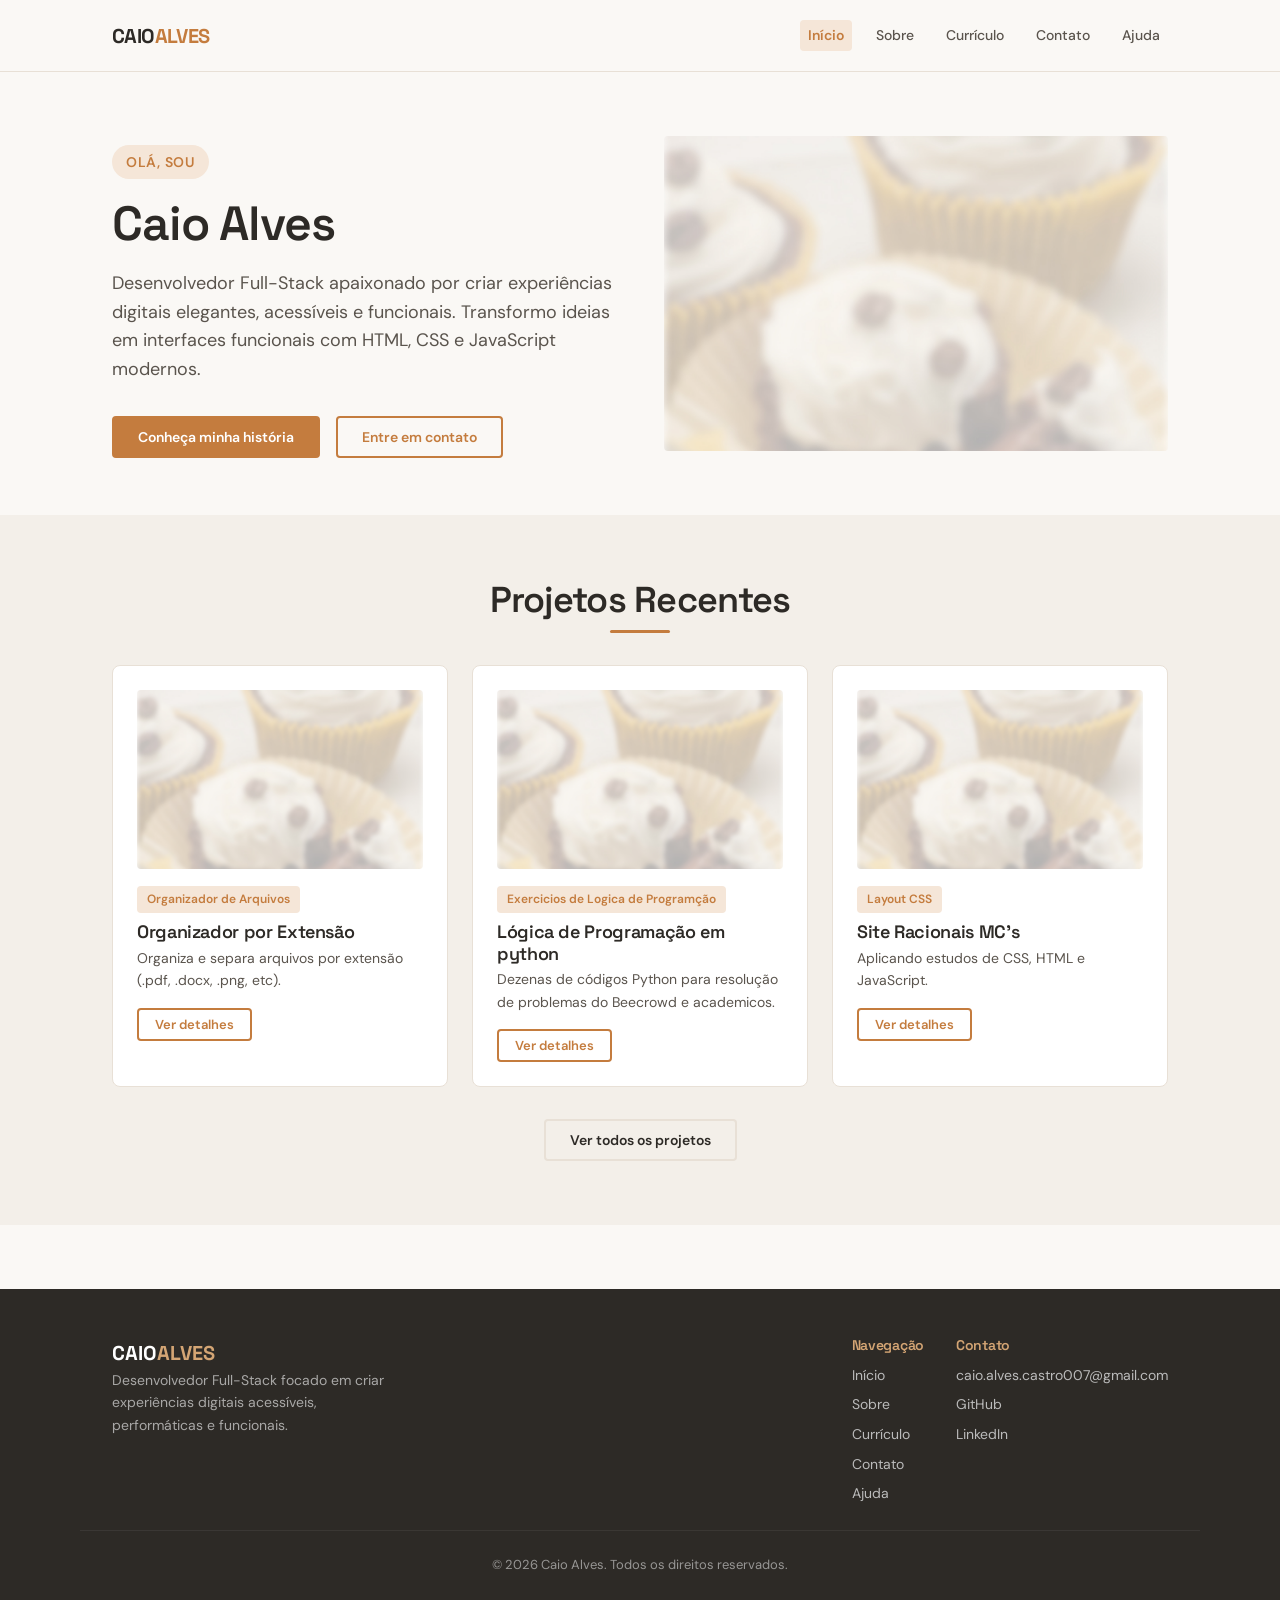
==== index.html @ 5abb661f "primeiro commit" ====
<!DOCTYPE html>
<html lang="pt-BR">
<head>
    <meta charset="UTF-8">
    <meta name="viewport" content="width=device-width, initial-scale=1.0">
    <meta name="description" content="Portfólio pessoal de Caio Alves - Desenvolvedor Web">
    <title>Caio Alves | Portfólio</title>
    <link rel="preconnect" href="https://fonts.googleapis.com">
    <link rel="preconnect" href="https://fonts.gstatic.com" crossorigin>
    <link href="https://fonts.googleapis.com/css2?family=DM+Sans:wght@400;500;600;700&family=Space+Grotesk:wght@500;600;700&family=JetBrains+Mono:wght@400;500&display=swap" rel="stylesheet">
    <link rel="stylesheet" href="css/styles.css">
</head>
<body>
    <a href="#main" class="skip-link">Pular para o conteúdo principal</a>

    <header class="header" role="banner">
        <div class="header-inner">
            <a href="index.html" class="logo" aria-label="Caio Alves - Início">
                CAIO<span>ALVES</span>
            </a>

            <nav class="nav" role="navigation" aria-label="Navegação principal">
                <button class="nav-toggle" aria-expanded="false" aria-controls="nav-list" aria-label="Alternar menu">
                    <span></span><span></span><span></span>
                </button>
                <div class="nav-overlay" aria-hidden="true"></div>
                <ul class="nav-list" id="nav-list" role="list">
                    <li><a href="index.html" class="nav-link" aria-current="page">Início</a></li>
                    <li><a href="sobre.html" class="nav-link">Sobre</a></li>
                    <li><a href="curriculo.html" class="nav-link">Currículo</a></li>
                    <li><a href="contato.html" class="nav-link">Contato</a></li>
                    <li><a href="ajuda..html" class="nav-link">Ajuda</a></li>
                </ul>
            </nav>
        </div>
    </header>

    <main id="main" role="main">
        <!-- HERO -->
        <section class="section hero" aria-labelledby="hero-title">
            <div class="container hero-inner">
                <div class="hero-texto">
                    <span class="hero-greeting">Olá, sou</span>
                    <h1 id="hero-title" class="hero-title">Caio Alves</h1>
                    <p class="hero-desc">Desenvolvedor Full-Stack apaixonado por criar experiências digitais elegantes, acessíveis e funcionais. Transformo ideias em interfaces funcionais com HTML, CSS e JavaScript modernos.</p>
                    <div class="hero-actions">
                        <a href="sobre.html" class="btn btn--primario">Conheça minha história</a>
                        <a href="contato.html" class="btn btn--secundario">Entre em contato</a>
                    </div>
                </div>
                <div class="hero-img" aria-hidden="true">
                    <img src="assents/imagem_de_fundo.jpg" alt="" class="card-img">
                </div>
            </div>
        </section>

        <!-- DESTAQUES -->
       

        <!-- PROJETOS EM DESTAQUE -->
        <section class="section section--alt" aria-labelledby="projetos-title">
            <div class="container">
                <h2 id="projetos-title" class="section-title">Projetos Recentes</h2>
                <div class="destaques-grid">
                    <article class="card">
                        <img src="assents/imagem_de_fundo.jpg" alt="Preview do projeto Matriz" class="card-img">
                        <span class="card-tag">Organizador de Arquivos</span>
                        <h3 class="card-title">Organizador por Extensão</h3>
                        <p class="card-desc">Organiza e separa arquivos por extensão (.pdf, .docx, .png, etc).</p>
                        <a href="#" class="btn btn--pequeno btn--secundario">Ver detalhes</a>
                    </article>
                    <article class="card">
                        <img src="assents/imagem_de_fundo.jpg" alt="Preview do projeto Simulado" class="card-img">
                        <span class="card-tag">Exercicios de Logica de Programção</span>
                        <h3 class="card-title">Lógica de Programação em python</h3>
                        <p class="card-desc">Dezenas de códigos Python para resolução de problemas do Beecrowd e academicos.</p>
                        <a href="#" class="btn btn--pequeno btn--secundario">Ver detalhes</a>
                    </article>
                    <article class="card">
                        <img src="assents/imagem_de_fundo.jpg" alt="Preview do projeto Colunas" class="card-img">
                        <span class="card-tag">Layout CSS</span>
                        <h3 class="card-title">Site Racionais MC's</h3>
                        <p class="card-desc">Aplicando estudos de CSS, HTML e JavaScript.</p>
                        <a href="#" class="btn btn--pequeno btn--secundario">Ver detalhes</a>
                    </article>
                </div>
                <div class="text-center" style="margin-top: var(--esp-xl);">
                    <a href="sobre.html" class="btn btn--outline">Ver todos os projetos</a>
                </div>
            </div>
        </section>
    </main>

    <footer class="footer" role="contentinfo">
        <div class="container footer-inner">
            <div class="footer-brand">
                <a href="index.html" class="footer-logo">CAIO<span>ALVES</span></a>
                <p class="footer-desc">Desenvolvedor Full-Stack focado em criar experiências digitais acessíveis, performáticas e funcionais.</p>
            </div>
            <nav class="footer-links" aria-label="Links do rodapé">
                <div class="footer-col">
                    <h4>Navegação</h4>
                    <ul>
                        <li><a href="index.html">Início</a></li>
                        <li><a href="sobre.html">Sobre</a></li>
                        <li><a href="curriculo.html">Currículo</a></li>
                        <li><a href="contato.html">Contato</a></li>
                        <li><a href="ajuda..html">Ajuda</a></li>
                    </ul>
                </div>
                <div class="footer-col">
                    <h4>Contato</h4>
                    <ul>
                        <li><a href="mailto:caio.alves.castro007@gmail.com">caio.alves.castro007@gmail.com</a></li>
                        <li><a href="https://github.com/caiocastro-07" target="_blank" rel="noopener">GitHub</a></li>
                        <li><a href="https://www.linkedin.com/in/caio-alves-507b27373/" target="_blank" rel="noopener">LinkedIn</a></li>
                    </ul>
                </div>
            </nav>
        </div>
        <div class="container footer-bottom">
            <p>&copy; 2026 Caio Alves. Todos os direitos reservados.</p>
        </div>
    </footer>

    <script src="js/main.js"></script>
</body>
</html>
---- css/styles.css ----
/* ========================================
   PORTFÓLIO PESSOAL — CSS
   Cores quentes/terrosas, fontes quadradas, mobile-first
   ======================================== */

:root {
  /* Paleta terrosa quente */
  --cor-bg: #faf8f5;
  --cor-bg-alt: #f3efe9;
  --cor-texto: #2d2a26;
  --cor-texto-claro: #5a544d;
  --cor-primaria: #c47c3e;      /* terracota */
  --cor-primaria-hover: #a86632;
  --cor-primaria-clara: #f5e6d8;
  --cor-secundaria: #8b7355;    /* marrom médio */
  --cor-destaque: #d4a574;      /* areia */
  --cor-borda: #e8e0d6;
  --cor-borda-foco: #c47c3e;
  --cor-erro: #b84a3a;
  --cor-sucesso: #6a8b5a;
  --cor-sombra: rgba(45, 42, 38, 0.08);
  --cor-sombra-forte: rgba(45, 42, 38, 0.15);

  /* Tipografia quadrada/angular */
  --fonte-titulo: 'Space Grotesk', 'DM Sans', system-ui, sans-serif;
  --fonte-corpo: 'DM Sans', 'Inter', system-ui, sans-serif;
  --fonte-mono: 'JetBrains Mono', 'Fira Code', monospace;

  /* Espaçamentos (base 8px) */
  --esp-xs: 4px;
  --esp-sm: 8px;
  --esp-md: 16px;
  --esp-lg: 24px;
  --esp-xl: 32px;
  --esp-2xl: 48px;
  --esp-3xl: 64px;

  /* Bordas quadradas */
  --raio: 4px;
  --raio-lg: 8px;

  /* Transições */
  --trans-rapida: 150ms ease;
  --trans-normal: 250ms ease;

  /* Container */
  --container-max: 1120px;
  --container-pad: 24px;

  /* Header altura */
  --header-h: 64px;
}

/* ========================================
   RESET & BASE
   ======================================== */
*, *::before, *::after { box-sizing: border-box; margin: 0; padding: 0; }

html { scroll-behavior: smooth; font-size: 16px; -webkit-text-size-adjust: 100%; }

body {
  font-family: var(--fonte-corpo);
  font-size: 1rem;
  line-height: 1.6;
  color: var(--cor-texto);
  background: var(--cor-bg);
  -webkit-font-smoothing: antialiased;
  -moz-osx-font-smoothing: grayscale;
}

img { max-width: 100%; height: auto; display: block; }

a { color: var(--cor-primaria); text-decoration: none; transition: color var(--trans-rapida); }
a:hover, a:focus { color: var(--cor-primaria-hover); outline: none; }
a:focus-visible { outline: 2px solid var(--cor-borda-foco); outline-offset: 2px; border-radius: 2px; }

:focus-visible { outline: 2px solid var(--cor-borda-foco); outline-offset: 2px; }

/* Tipografia */
h1, h2, h3, h4, h5, h6 {
  font-family: var(--fonte-titulo);
  font-weight: 600;
  line-height: 1.2;
  color: var(--cor-texto);
  letter-spacing: -0.02em;
}

h1 { font-size: clamp(2rem, 5vw, 3rem); }
h2 { font-size: clamp(1.5rem, 3.5vw, 2.25rem); }
h3 { font-size: clamp(1.25rem, 2.5vw, 1.5rem); }
h4 { font-size: clamp(1.125rem, 2vw, 1.25rem); }

p { margin-bottom: var(--esp-md); }

strong, b { font-weight: 600; }

small { font-size: 0.875rem; color: var(--cor-texto-claro); }

/* Container */
.container {
  width: 100%;
  max-width: var(--container-max);
  margin: 0 auto;
  padding: 0 var(--container-pad);
}

/* Skip link (acessibilidade) */
.skip-link {
  position: absolute; top: -100%; left: 50%; transform: translateX(-50%);
  background: var(--cor-primaria); color: white; padding: var(--esp-sm) var(--esp-md);
  border-radius: var(--raio); z-index: 10000; font-weight: 500;
}
.skip-link:focus { top: var(--esp-md); }

/* ========================================
   HEADER / NAVEGAÇÃO
   ======================================== */
.header {
  position: fixed; top: 0; left: 0; right: 0;
  height: var(--header-h);
  background: rgba(250, 248, 245, 0.95);
  backdrop-filter: blur(8px);
  border-bottom: 1px solid var(--cor-borda);
  z-index: 1000;
}

.header-inner {
  display: flex; align-items: center; justify-content: space-between;
  height: 100%; max-width: var(--container-max);
  margin: 0 auto; padding: 0 var(--container-pad);
}

.logo {
  font-family: var(--fonte-titulo);
  font-size: 1.25rem;
  font-weight: 700;
  color: var(--cor-texto);
  letter-spacing: -0.03em;
  text-decoration: none;
}
.logo:hover { color: var(--cor-primaria); }

.logo span { color: var(--cor-primaria); }

.nav { display: flex; align-items: center; gap: var(--esp-lg); }

.nav-list {
  display: flex; align-items: center; gap: var(--esp-md);
  list-style: none;
}

.nav-link {
  display: block; padding: var(--esp-xs) var(--esp-sm);
  font-size: 0.875rem; font-weight: 500;
  color: var(--cor-texto-claro);
  border-radius: var(--raio);
  transition: all var(--trans-rapida);
}
.nav-link:hover, .nav-link:focus,
.nav-link[aria-current="page"] {
  color: var(--cor-primaria);
  background: var(--cor-primaria-clara);
}

.nav-link[aria-current="page"] { font-weight: 600; }

/* Mobile menu button */
.nav-toggle {
  display: none; /* mostrado no mobile via media query */
  width: 44px; height: 44px;
  background: none; border: 1px solid var(--cor-borda);
  border-radius: var(--raio);
  cursor: pointer;
  align-items: center; justify-content: center;
  gap: 5px;
  flex-direction: column;
}
.nav-toggle span {
  display: block; width: 20px; height: 2px;
  background: var(--cor-texto);
  border-radius: 2px; transition: var(--trans-normal);
}
.nav-toggle[aria-expanded="true"] span:nth-child(1) { transform: rotate(45deg) translate(5px, 5px); }
.nav-toggle[aria-expanded="true"] span:nth-child(2) { opacity: 0; }
.nav-toggle[aria-expanded="true"] span:nth-child(3) { transform: rotate(-45deg) translate(5px, -5px); }

/* ========================================
   MAIN LAYOUT
   ======================================== */
main { padding-top: var(--header-h); min-height: 100vh; }

.section { padding: var(--esp-3xl) 0; }

.section--alt { background: var(--cor-bg-alt); }

.section-title {
  text-align: center;
  margin-bottom: var(--esp-xl);
}
.section-title::after {
  content: ''; display: block; width: 60px; height: 3px;
  background: var(--cor-primaria); margin: var(--esp-sm) auto 0;
  border-radius: 2px;
}

/* ========================================
   BOTÕES
   ======================================== */
.btn {
  display: inline-flex; align-items: center; justify-content: center; gap: var(--esp-xs);
  padding: 12px 24px;
  font-family: var(--fonte-corpo);
  font-size: 0.875rem; font-weight: 600;
  line-height: 1;
  border: 2px solid transparent;
  border-radius: var(--raio);
  cursor: pointer;
  transition: all var(--trans-rapida);
  text-decoration: none;
  white-space: nowrap;
}
.btn:disabled { opacity: 0.5; cursor: not-allowed; }

.btn--primario {
  background: var(--cor-primaria); color: white; border-color: var(--cor-primaria);
}
.btn--primario:hover:not(:disabled) {
  background: var(--cor-primaria-hover); border-color: var(--cor-primaria-hover);
}

.btn--secundario {
  background: transparent; color: var(--cor-primaria); border-color: var(--cor-primaria);
}
.btn--secundario:hover:not(:disabled) {
  background: var(--cor-primaria-clara);
}

.btn--outline {
  background: transparent; color: var(--cor-texto); border-color: var(--cor-borda);
}
.btn--outline:hover:not(:disabled) {
  border-color: var(--cor-secundaria); color: var(--cor-secundaria);
}

.btn--pequeno { padding: 8px 16px; font-size: 0.8125rem; }

/* ========================================
   CARDS
   ======================================== */
.card {
  background: white; border: 1px solid var(--cor-borda);
  border-radius: var(--raio-lg);
  padding: var(--esp-lg);
  transition: box-shadow var(--trans-normal), transform var(--trans-normal), border-color var(--trans-normal);
}
.card:hover { box-shadow: 0 8px 24px var(--cor-sombra); transform: translateY(-2px); border-color: var(--cor-destaque); }

.card-img {
  width: 100%; aspect-ratio: 16/10; object-fit: cover;
  border-radius: var(--raio); margin-bottom: var(--esp-md);
  background: var(--cor-bg-alt);
}

.card-tag {
  display: inline-block; font-size: 0.75rem; font-weight: 600;
  padding: 4px 10px; border-radius: var(--raio);
  background: var(--cor-primaria-clara); color: var(--cor-primaria);
  margin-bottom: var(--esp-sm);
}

.card-title { font-size: 1.125rem; margin-bottom: var(--esp-xs); }

.card-desc { font-size: 0.875rem; color: var(--cor-texto-claro); margin-bottom: var(--esp-md); }

/* ========================================
   FORMULÁRIOS
   ======================================== */
.form-group { margin-bottom: var(--esp-lg); }

.form-label {
  display: block; font-size: 0.875rem; font-weight: 500;
  color: var(--cor-texto); margin-bottom: var(--esp-xs);
}
.form-label .required { color: var(--cor-erro); margin-left: 2px; }

.form-input, .form-textarea, .form-select {
  width: 100%; padding: 12px 14px;
  font-family: var(--fonte-corpo); font-size: 1rem;
  color: var(--cor-texto); background: white;
  border: 1px solid var(--cor-borda); border-radius: var(--raio);
  transition: border-color var(--trans-rapida), box-shadow var(--trans-rapida);
}
.form-input:focus, .form-textarea:focus, .form-select:focus {
  outline: none; border-color: var(--cor-borda-foco);
  box-shadow: 0 0 0 3px var(--cor-primaria-clara);
}
.form-input::placeholder, .form-textarea::placeholder { color: #a8a096; }
.form-input:invalid:not(:placeholder-shown), .form-textarea:invalid:not(:placeholder-shown) { border-color: var(--cor-erro); }

.form-textarea { min-height: 140px; resize: vertical; }

.form-erro {
  display: none; font-size: 0.8125rem; color: var(--cor-erro);
  margin-top: var(--esp-xs);
}
.form-input[aria-invalid="true"], .form-textarea[aria-invalid="true"] { border-color: var(--cor-erro); }
.form-input[aria-invalid="true"] + .form-erro, .form-textarea[aria-invalid="true"] + .form-erro { display: block; }

.form-sucesso {
  display: none; padding: var(--esp-md); background: #eef5ea;
  color: var(--cor-sucesso); border: 1px solid var(--cor-sucesso);
  border-radius: var(--raio); font-weight: 500; text-align: center;
}

/* ========================================
   FOOTER
   ======================================== */
.footer {
  background: var(--cor-texto); color: #ddd;
  padding: var(--esp-2xl) 0 var(--esp-lg);
  margin-top: var(--esp-3xl);
}
.footer-inner { display: flex; flex-wrap: wrap; justify-content: space-between; gap: var(--esp-lg); margin-bottom: var(--esp-lg); }
.footer-brand { max-width: 280px; }
.footer-logo { font-family: var(--fonte-titulo); font-size: 1.25rem; font-weight: 700; color: white; margin-bottom: var(--esp-sm); }
.footer-logo span { color: var(--cor-destaque); }
.footer-desc { font-size: 0.875rem; line-height: 1.6; opacity: 0.7; }
.footer-links { display: flex; gap: var(--esp-xl); }
.footer-col h4 { font-size: 0.875rem; font-weight: 600; color: var(--cor-destaque); margin-bottom: var(--esp-sm); }
.footer-col ul { list-style: none; display: flex; flex-direction: column; gap: var(--esp-xs); }
.footer-col a { font-size: 0.875rem; color: #bbb; transition: color var(--trans-rapida); }
.footer-col a:hover { color: var(--cor-destaque); }
.footer-bottom { border-top: 1px solid rgba(255,255,255,0.1); padding-top: var(--esp-lg); text-align: center; font-size: 0.8125rem; opacity: 0.6; }

/* ========================================
   HOME — HERO
   ======================================== */
.hero { padding: var(--esp-3xl) 0 var(--esp-2xl); }
.hero-inner { display: grid; grid-template-columns: 1fr; gap: var(--esp-2xl); align-items: center; }
.hero-texto { text-align: center; }
.hero-greeting { display: inline-block; font-size: 0.875rem; font-weight: 600; color: var(--cor-primaria); background: var(--cor-primaria-clara); padding: 6px 14px; border-radius: 100px; margin-bottom: var(--esp-md); letter-spacing: 0.05em; text-transform: uppercase; }
.hero-title { margin-bottom: var(--esp-md); }
.hero-desc { font-size: 1.125rem; color: var(--cor-texto-claro); max-width: 600px; margin: 0 auto var(--esp-xl); }
.hero-actions { display: flex; flex-wrap: wrap; justify-content: center; gap: var(--esp-md); }
.hero-img { display: none; /* mostrado no desktop */ }

/* Destaques */
.destaques { padding: var(--esp-2xl) 0; }
.destaques-grid { display: grid; grid-template-columns: repeat(auto-fit, minmax(260px, 1fr)); gap: var(--esp-lg); }
.destaque-card { text-align: center; padding: var(--esp-lg); }
.destaque-icon { width: 56px; height: 56px; margin: 0 auto var(--esp-md); background: var(--cor-primaria-clara); border-radius: var(--raio-lg); display: flex; align-items: center; justify-content: center; color: var(--cor-primaria); }
.destaque-icon svg { width: 28px; height: 28px; }
.destaque-title { font-size: 1.125rem; margin-bottom: var(--esp-xs); }
.destaque-desc { font-size: 0.875rem; color: var(--cor-texto-claro); }

/* Projeto em destaque */
.projeto-destaque { background: white; border: 1px solid var(--cor-borda); border-radius: var(--raio-lg); overflow: hidden; }
.projeto-destaque-img { width: 100%; aspect-ratio: 16/9; object-fit: cover; background: var(--cor-bg-alt); }
.projeto-destaque-conteudo { padding: var(--esp-lg); }

/* ========================================
   SOBRE
   ======================================== */
.sobre-grid { display: grid; grid-template-columns: 1fr; gap: var(--esp-2xl); align-items: start; }
.sobre-img { aspect-ratio: 3/4; object-fit: cover; border-radius: var(--raio-lg); background: var(--cor-bg-alt); width: 100%; max-width: 360px; margin: 0 auto; }
.sobre-texto h3 { margin-bottom: var(--esp-md); }
.sobre-lista { list-style: none; display: grid; grid-template-columns: repeat(auto-fit, minmax(200px, 1fr)); gap: var(--esp-md); margin-top: var(--esp-lg); }
.sobre-lista li { display: flex; align-items: flex-start; gap: var(--esp-sm); padding: var(--esp-md); background: white; border: 1px solid var(--cor-borda); border-radius: var(--raio); }
.sobre-lista svg { width: 22px; height: 22px; color: var(--cor-primaria); flex-shrink: 0; margin-top: 2px; }
.sobre-lista strong { display: block; margin-bottom: 2px; }
.sobre-lista span { font-size: 0.875rem; color: var(--cor-texto-claro); }

/* Skills */
.skills { margin-top: var(--esp-xl); }
.skills-title { font-size: 1rem; font-weight: 600; margin-bottom: var(--esp-md); }
.skills-grid { display: flex; flex-wrap: wrap; gap: var(--esp-sm); }
.skill-tag { padding: 8px 14px; background: var(--cor-primaria-clara); color: var(--cor-primaria); border-radius: var(--raio); font-size: 0.8125rem; font-weight: 500; }

/* ========================================
   CURRÍCULO
   ======================================== */
.curriculo-grid { display: grid; grid-template-columns: 1fr; gap: var(--esp-2xl); }
.curriculo-sec { padding-bottom: var(--esp-xl); border-bottom: 1px solid var(--cor-borda); }
.curriculo-sec:last-child { border-bottom: none; padding-bottom: 0; }
.curriculo-sec h3 { display: flex; align-items: center; gap: var(--esp-sm); margin-bottom: var(--esp-lg); }
.curriculo-sec h3::before { content: ''; width: 8px; height: 8px; background: var(--cor-primaria); border-radius: 2px; }
.curriculo-item { margin-bottom: var(--esp-lg); padding-bottom: var(--esp-lg); border-bottom: 1px dashed var(--cor-borda); }
.curriculo-item:last-child { margin-bottom: 0; padding-bottom: 0; border-bottom: none; }
.curriculo-item-header { display: flex; flex-wrap: wrap; gap: var(--esp-sm); align-items: baseline; margin-bottom: var(--esp-xs); }
.curriculo-cargo { font-size: 1.0625rem; font-weight: 600; }
.curriculo-local { color: var(--cor-primaria); font-weight: 500; }
.curriculo-periodo { font-size: 0.875rem; color: var(--cor-texto-claro); margin-left: auto; background: var(--cor-bg-alt); padding: 2px 10px; border-radius: 100px; }
.curriculo-desc { font-size: 0.9375rem; color: var(--cor-texto-claro); line-height: 1.7; }
.curriculo-desc ul { margin-top: var(--esp-sm); padding-left: var(--esp-lg); }
.curriculo-desc li { margin-bottom: var(--esp-xs); }

/* ========================================
   CONTATO
   ======================================== */
.contato-grid { display: grid; grid-template-columns: 1fr; gap: var(--esp-2xl); }
.contato-info { padding: var(--esp-lg); }
.contato-info h3 { margin-bottom: var(--esp-md); }
.contato-info p { color: var(--cor-texto-claro); margin-bottom: var(--esp-xl); }
.contato-lista { list-style: none; display: flex; flex-direction: column; gap: var(--esp-md); }
.contato-item { display: flex; align-items: flex-start; gap: var(--esp-md); padding: var(--esp-md); background: white; border: 1px solid var(--cor-borda); border-radius: var(--raio); }
.contato-icon { width: 44px; height: 44px; background: var(--cor-primaria-clara); color: var(--cor-primaria); border-radius: var(--raio); display: flex; align-items: center; justify-content: center; flex-shrink: 0; }
.contato-icon svg { width: 20px; height: 20px; }
.contato-item strong { display: block; margin-bottom: 2px; }
.contato-item a, .contato-item span { font-size: 0.9375rem; color: var(--cor-texto-claro); transition: color var(--trans-rapida); }
.contato-item a:hover { color: var(--cor-primaria); }

.contato-form { background: white; border: 1px solid var(--cor-borda); border-radius: var(--raio-lg); padding: var(--esp-xl); }
.form-row { display: grid; grid-template-columns: 1fr; gap: var(--esp-md); }
.form-submit { display: flex; justify-content: flex-end; margin-top: var(--esp-md); }

/* ========================================
   AJUDA — HEURÍSTICAS
   ======================================== */
.heuristicas { display: grid; grid-template-columns: 1fr; gap: var(--esp-lg); }
.heuristica { background: white; border: 1px solid var(--cor-borda); border-radius: var(--raio-lg); overflow: hidden; }
.heuristica-header { display: flex; align-items: center; justify-content: space-between; padding: var(--esp-md) var(--esp-lg); background: var(--cor-bg-alt); border-bottom: 1px solid var(--cor-borda); cursor: pointer; transition: background var(--trans-rapida); }
.heuristica-header:hover { background: var(--cor-primaria-clara); }
.heuristica-numero { font-family: var(--fonte-titulo); font-size: 1.5rem; font-weight: 700; color: var(--cor-primaria); width: 44px; text-align: center; }
.heuristica-titulo { flex: 1; font-weight: 600; font-size: 1.0625rem; padding-left: var(--esp-md); }
.heuristica-icone { width: 24px; height: 24px; color: var(--cor-texto-claro); transition: transform var(--trans-normal); }
.heuristica[aria-expanded="true"] .heuristica-icone { transform: rotate(180deg); }
.heuristica-conteudo { padding: var(--esp-lg); display: none; }
.heuristica[aria-expanded="true"] .heuristica-conteudo { display: block; animation: slideDown 250ms ease; }
@keyframes slideDown { from { opacity: 0; transform: translateY(-8px); } to { opacity: 1; transform: translateY(0); } }
.heuristica-local { font-size: 0.875rem; color: var(--cor-secundaria); font-weight: 500; margin-bottom: var(--esp-md); padding-bottom: var(--esp-md); border-bottom: 1px solid var(--cor-borda); }
.heuristica-desc { font-size: 0.9375rem; color: var(--cor-texto-claro); line-height: 1.7; margin-bottom: var(--esp-md); }
.heuristica-exemplo { font-size: 0.875rem; background: var(--cor-bg-alt); padding: var(--esp-md); border-radius: var(--raio); border-left: 3px solid var(--cor-primaria); }
.heuristica-exemplo strong { display: block; margin-bottom: var(--esp-xs); color: var(--cor-texto); }

/* ========================================
   UTILITÁRIOS
   ======================================== */
.text-center { text-align: center; }
.mt-0 { margin-top: 0; }
.mb-0 { margin-bottom: 0; }
.visually-hidden { position: absolute; width: 1px; height: 1px; padding: 0; margin: -1px; overflow: hidden; clip: rect(0,0,0,0); white-space: nowrap; border: 0; }

/* ========================================
   RESPONSIVO — MOBILE FIRST
   ======================================== */

/* Tablet (≥ 640px) */
@media (min-width: 640px) {
  :root { --container-pad: 32px; --header-h: 72px; }
  .hero-inner { grid-template-columns: 1fr 1fr; text-align: left; }
  .hero-texto { text-align: left; }
  .hero-actions { justify-content: flex-start; }
  .hero-img { display: block; }
  .form-row { grid-template-columns: 1fr 1fr; }
  .contato-grid { grid-template-columns: 1fr 1.2fr; }
  .sobre-grid { grid-template-columns: 360px 1fr; }
  .sobre-img { margin: 0; }
  .curriculo-grid { grid-template-columns: 1fr 1fr; }
  .curriculo-sec:nth-child(odd) { border-right: 1px solid var(--cor-borda); border-bottom: none; padding-right: var(--esp-xl); padding-bottom: 0; }
  .curriculo-sec:nth-child(even) { border-left: 1px solid var(--cor-borda); padding-left: var(--esp-xl); }
  .heuristicas { grid-template-columns: repeat(2, 1fr); }
}

/* Desktop (≥ 1024px) */
@media (min-width: 1024px) {
  .nav-toggle { display: none; }
  .nav-list { display: flex !important; }
  .heuristicas { grid-template-columns: repeat(3, 1fr); }
}

/* Mobile (< 1024px) — Menu hambúrguer */
@media (max-width: 1023px) {
  .nav-toggle { display: flex; z-index: 1001; }
  .nav { position: fixed; top: 0; right: -100%; width: 280px; max-width: 85vw; height: 100vh; background: var(--cor-bg); border-left: 1px solid var(--cor-borda); padding: calc(var(--header-h) + var(--esp-lg)) var(--esp-lg) var(--esp-lg); overflow-y: auto; transition: right var(--trans-normal); z-index: 1000; }
  .nav.aberta { right: 0; }
  .nav-list { flex-direction: column; align-items: stretch; gap: var(--esp-xs); }
  .nav-link { padding: var(--esp-sm) var(--esp-md); text-align: left; }
  .nav-overlay { display: none; position: fixed; inset: 0; background: rgba(45,42,38,0.4); z-index: 999; opacity: 0; transition: opacity var(--trans-normal); }
  .nav-overlay.visivel { display: block; opacity: 1; }
}

/* Print */
@media print {
  .header, .footer, .btn, .nav-toggle, .hero-actions, .contato-form { display: none !important; }
  main { padding-top: 0; }
  .section { page-break-inside: avoid; }
  a { color: var(--cor-texto) !important; text-decoration: underline; }
}
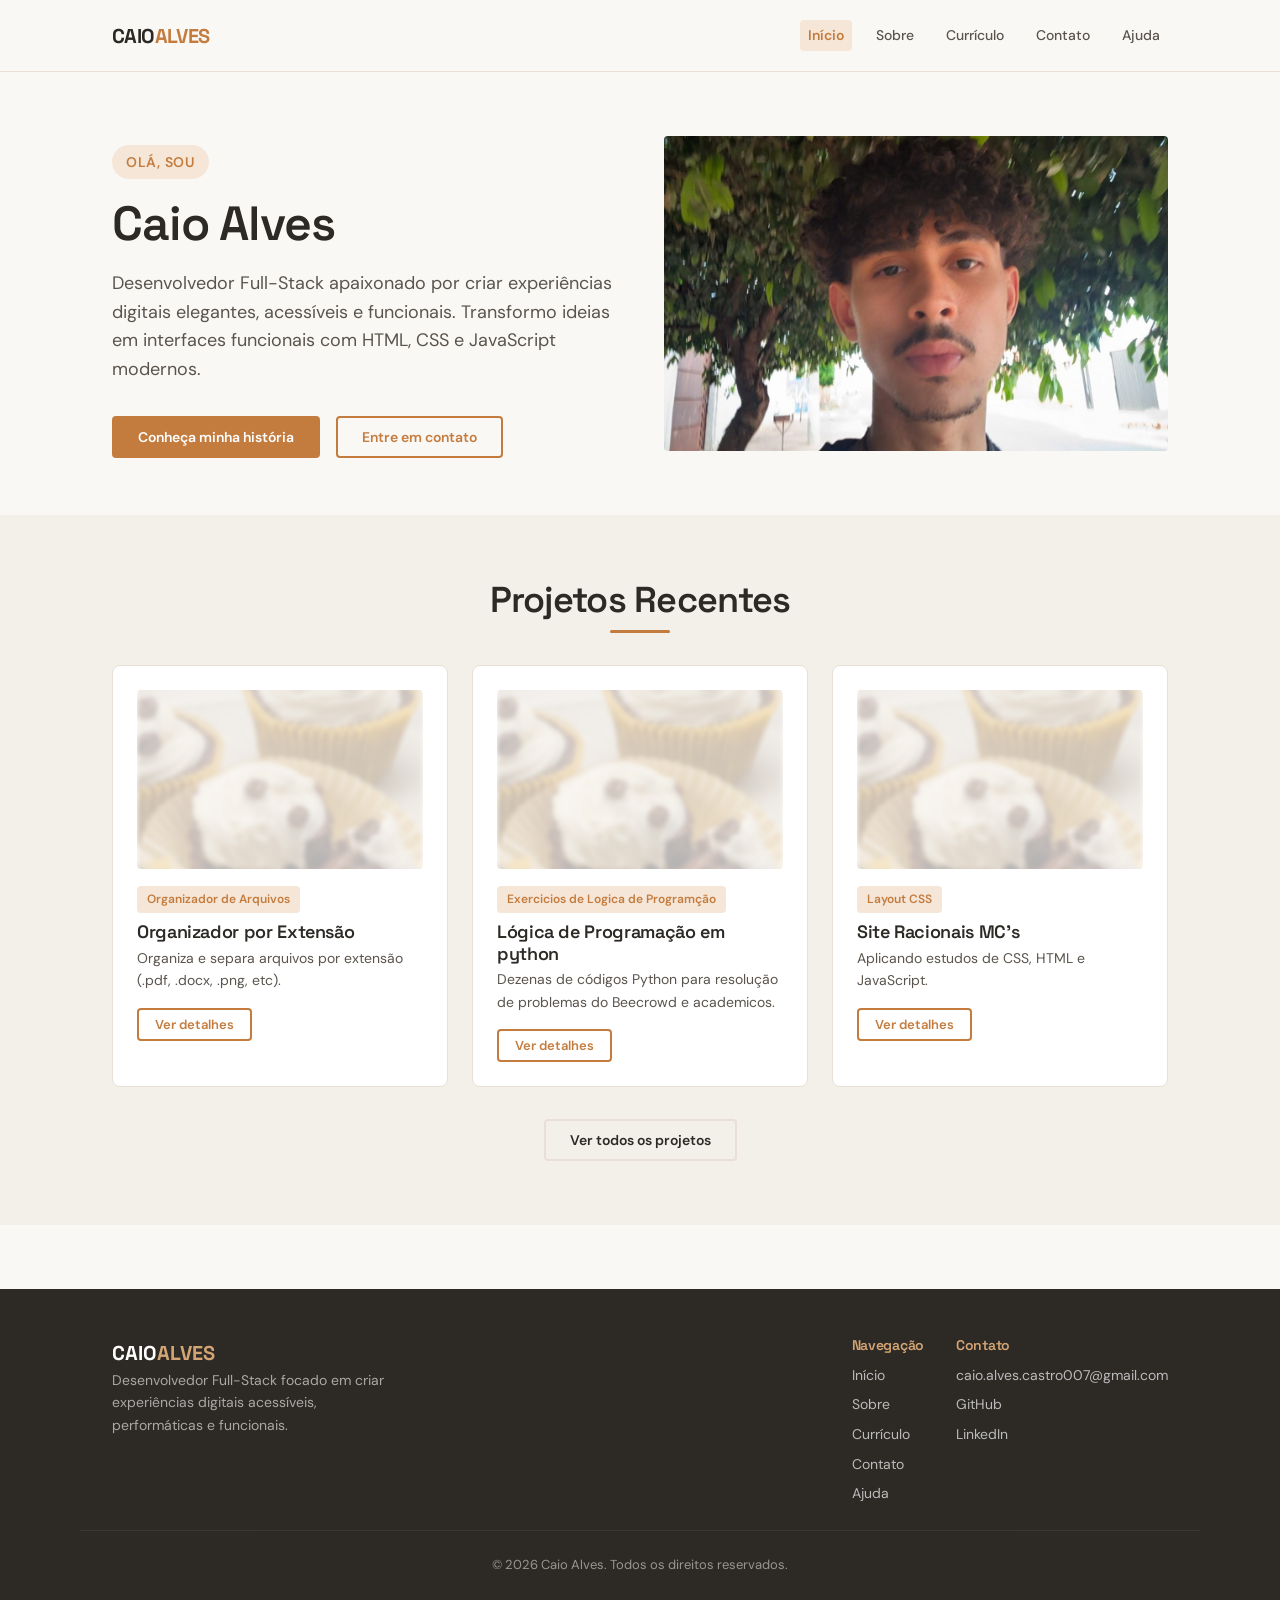
==== commit dd0da01e: "adicionando mais imagens" ====
--- a/index.html
+++ b/index.html
@@ -49,7 +49,7 @@
                     </div>
                 </div>
                 <div class="hero-img" aria-hidden="true">
-                    <img src="assents/imagem_de_fundo.jpg" alt="" class="card-img">
+                    <img src="assents/foto_perfil.jpeg" alt="" class="card-img">
                 </div>
             </div>
         </section>
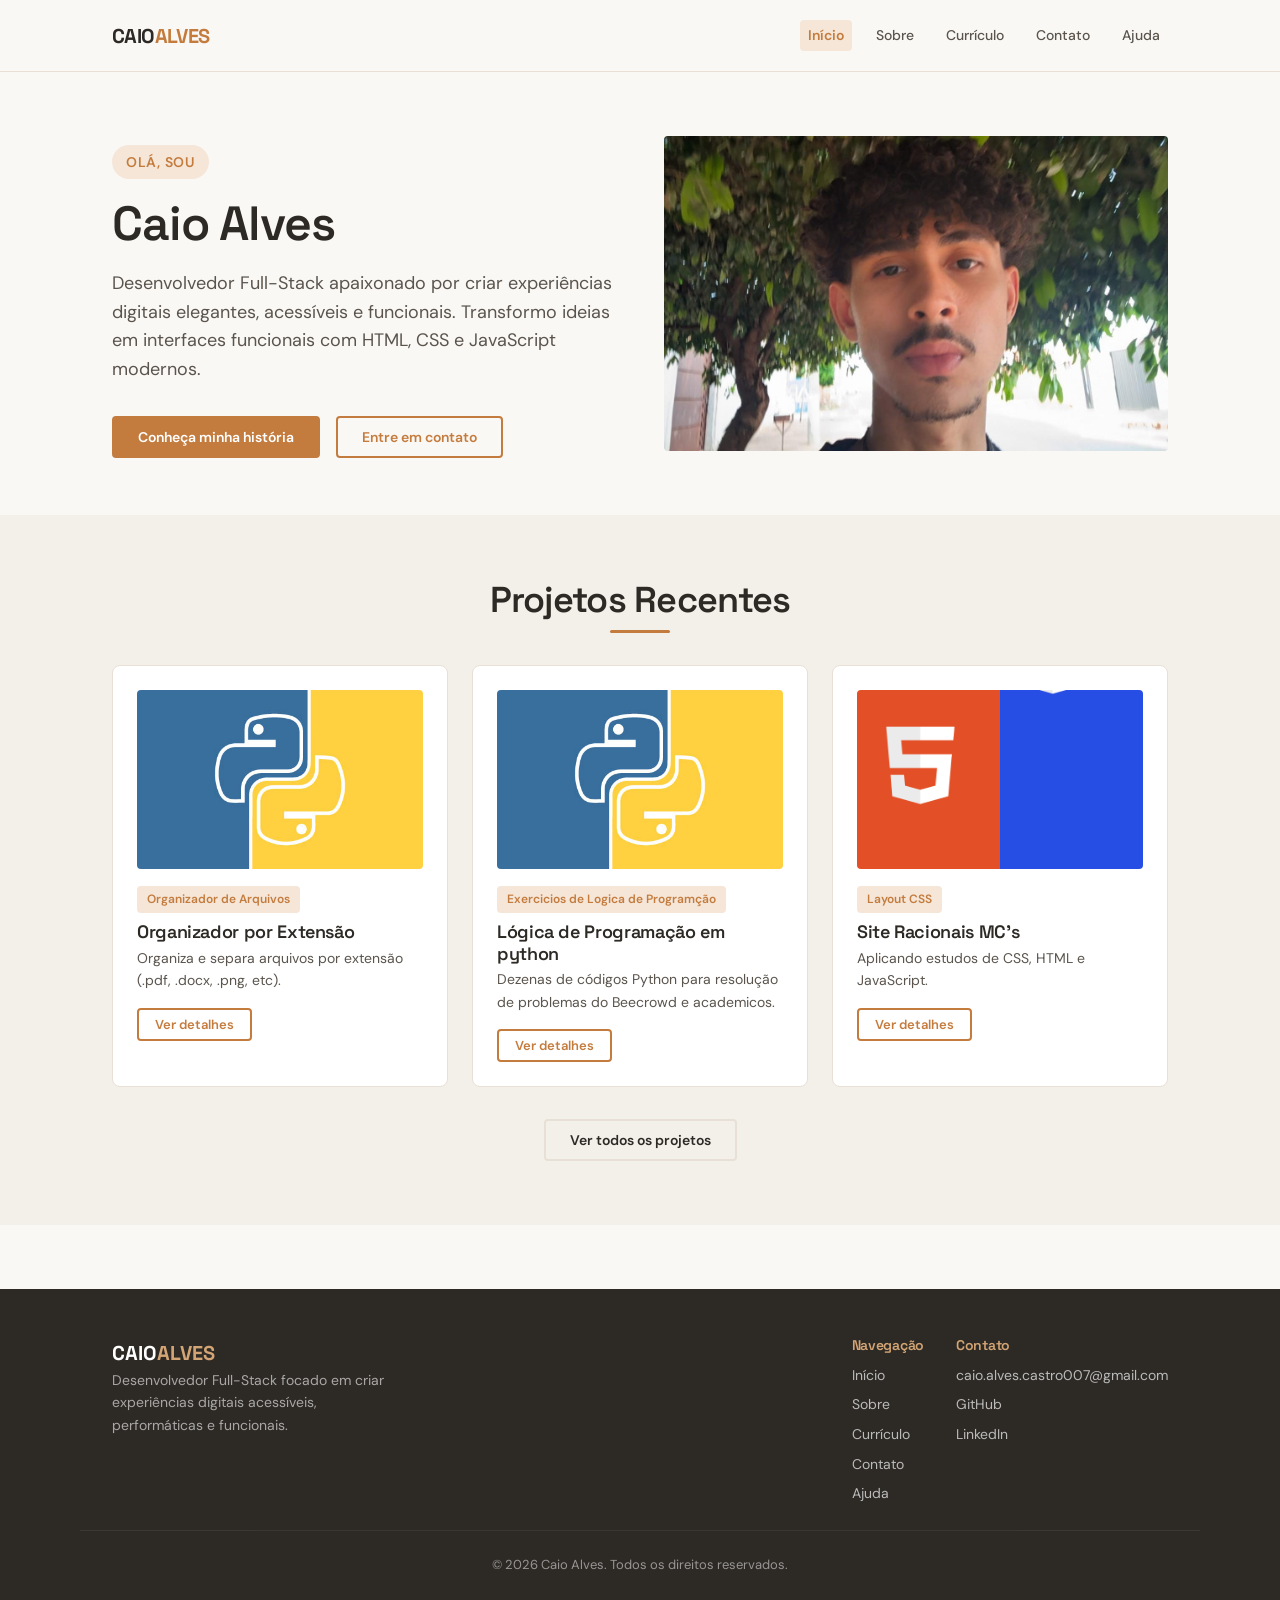
==== commit b9e0d172: "adicionando plano de fundo aos projetos" ====
--- a/index.html
+++ b/index.html
@@ -63,21 +63,21 @@
                 <h2 id="projetos-title" class="section-title">Projetos Recentes</h2>
                 <div class="destaques-grid">
                     <article class="card">
-                        <img src="assents/imagem_de_fundo.jpg" alt="Preview do projeto Matriz" class="card-img">
+                        <img src="assents/imagem_pyrhon.jpg" alt="Preview do projeto Matriz" class="card-img">
                         <span class="card-tag">Organizador de Arquivos</span>
                         <h3 class="card-title">Organizador por Extensão</h3>
                         <p class="card-desc">Organiza e separa arquivos por extensão (.pdf, .docx, .png, etc).</p>
                         <a href="#" class="btn btn--pequeno btn--secundario">Ver detalhes</a>
                     </article>
                     <article class="card">
-                        <img src="assents/imagem_de_fundo.jpg" alt="Preview do projeto Simulado" class="card-img">
+                        <img src="assents/imagem_pyrhon.jpg" alt="Preview do projeto Simulado" class="card-img">
                         <span class="card-tag">Exercicios de Logica de Programção</span>
                         <h3 class="card-title">Lógica de Programação em python</h3>
                         <p class="card-desc">Dezenas de códigos Python para resolução de problemas do Beecrowd e academicos.</p>
                         <a href="#" class="btn btn--pequeno btn--secundario">Ver detalhes</a>
                     </article>
                     <article class="card">
-                        <img src="assents/imagem_de_fundo.jpg" alt="Preview do projeto Colunas" class="card-img">
+                        <img src="assents/fundo-html-css.png" alt="Preview do projeto Colunas" class="card-img">
                         <span class="card-tag">Layout CSS</span>
                         <h3 class="card-title">Site Racionais MC's</h3>
                         <p class="card-desc">Aplicando estudos de CSS, HTML e JavaScript.</p>
